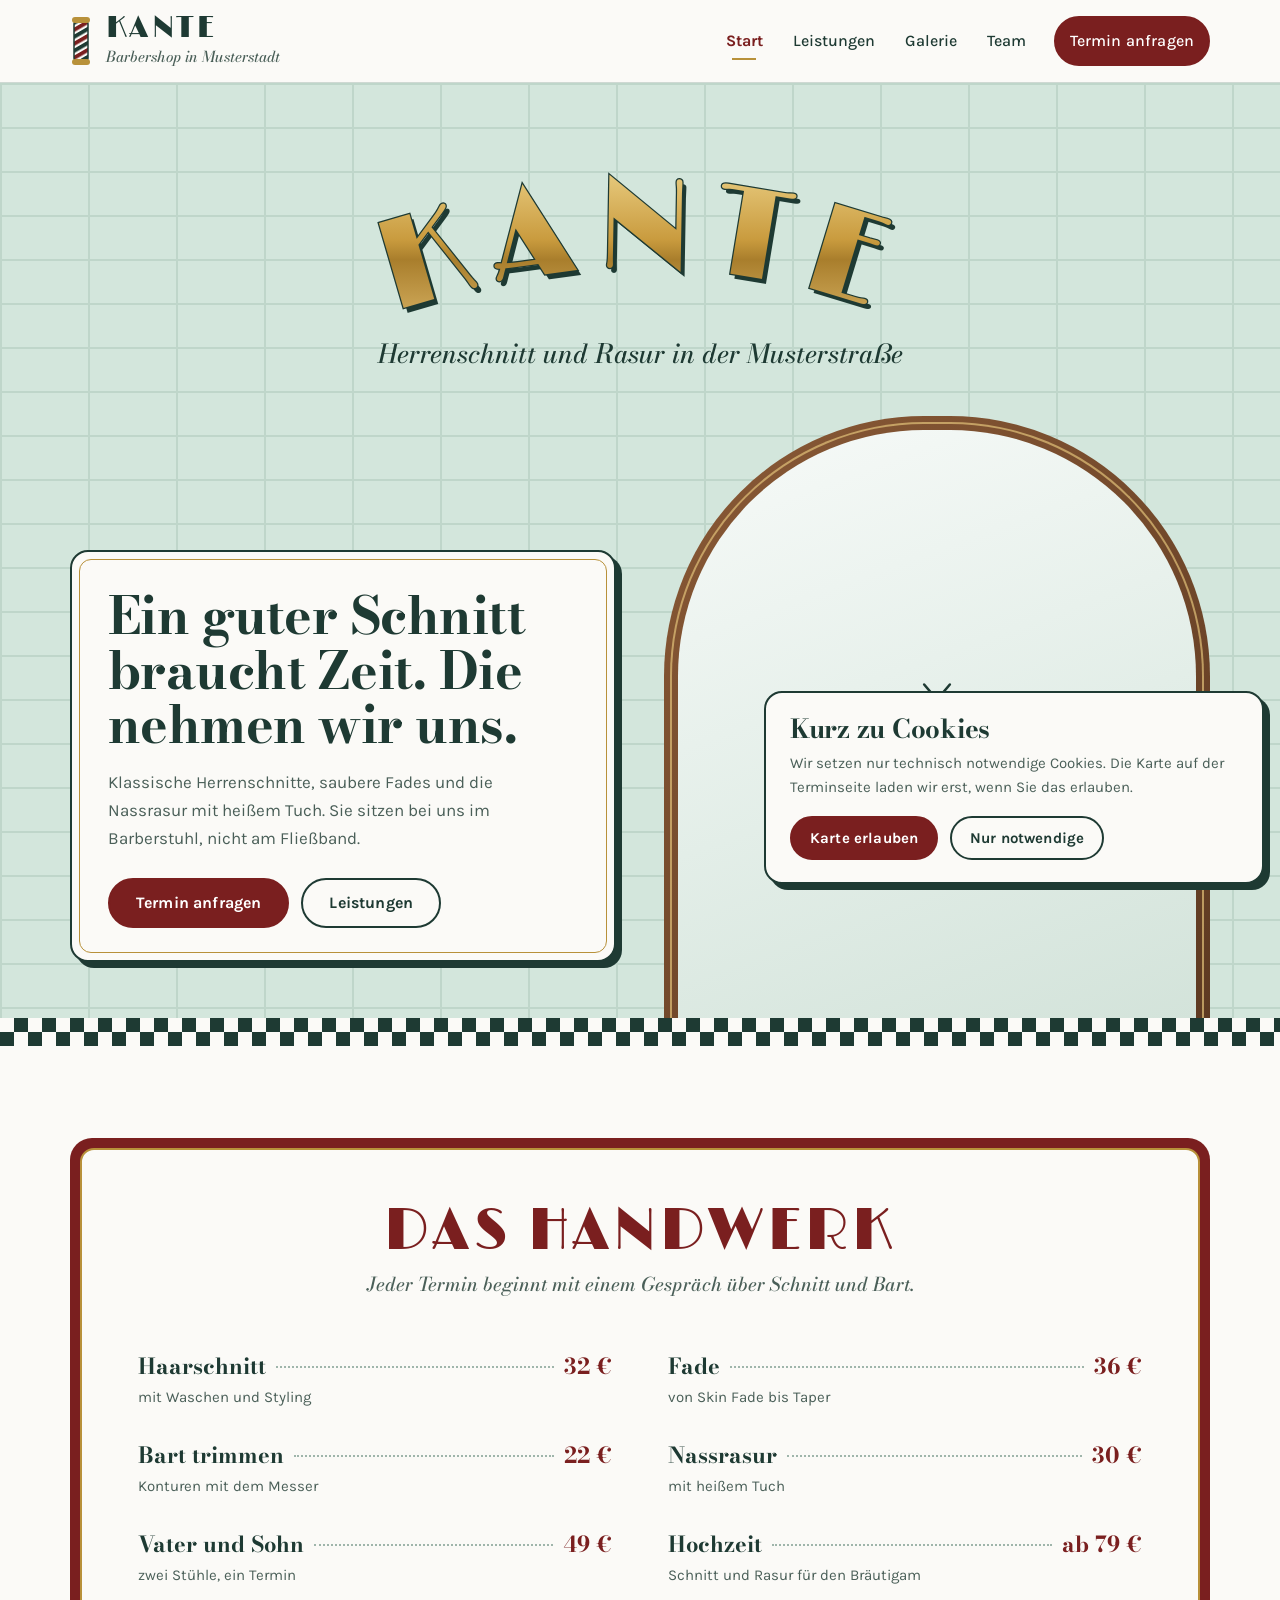
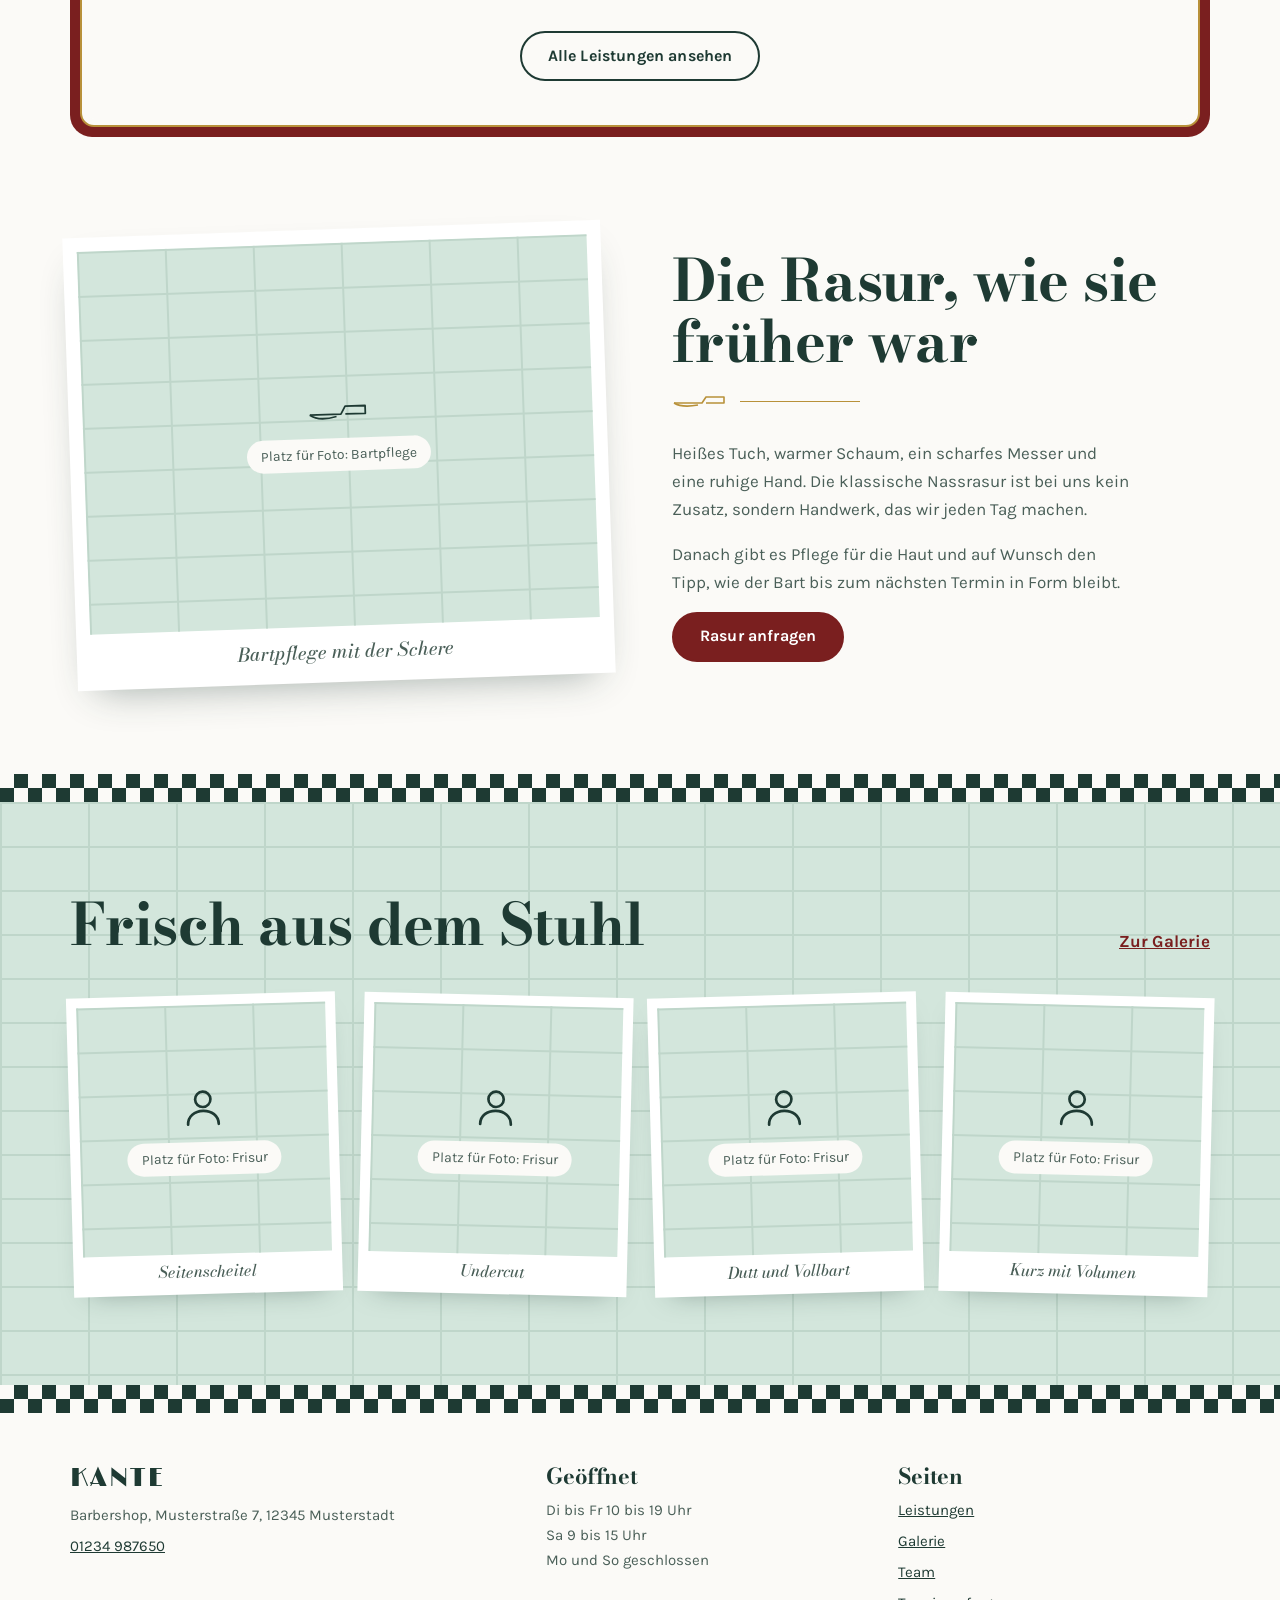
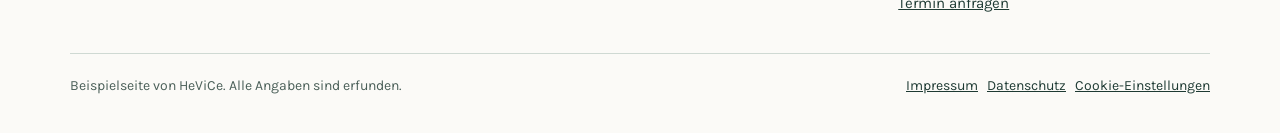
==== beispiele/kante/index.html @ ebc3466f "Beispielseite Kante Barbershop (Standard-Paket) hinzugefügt Co-Authored-By: Claude Sonnet 5.5 <norep" ====
<!DOCTYPE html>
<html lang="de" class="no-js">
<head>
<meta charset="utf-8">
<meta name="viewport" content="width=device-width, initial-scale=1, viewport-fit=cover">
<title>Kante Barbershop in Musterstadt (Beispielseite)</title>
<meta name="description" content="Kante Barbershop in Musterstadt: klassische Herrenschnitte, Fades, Bartpflege und Nassrasur mit heißem Tuch. Fiktive Beispielseite.">
<meta name="robots" content="noindex, nofollow">
<meta name="theme-color" content="#1E3A33">
<link rel="icon" href="img/favicon.svg" type="image/svg+xml">
<link rel="preload" href="fonts/limelight-latin-400-normal.woff2" as="font" type="font/woff2" crossorigin>
<script>document.documentElement.className='js';</script>
<meta property="og:type" content="website">
<meta property="og:locale" content="de_DE">
<meta property="og:site_name" content="Kante Barbershop">
<meta property="og:title" content="Kante Barbershop in Musterstadt (Beispielseite)">
<meta property="og:description" content="Kante Barbershop in Musterstadt: klassische Herrenschnitte, Fades, Bartpflege und Nassrasur mit heißem Tuch. Fiktive Beispielseite.">
<meta property="og:url" content="https://hevice.de/beispiele/kante/">
<meta property="og:image" content="https://hevice.de/beispiele/kante/desktop.webp">
<meta name="twitter:card" content="summary_large_image">
<script type="application/ld+json">{
  "@context": "https://schema.org",
  "@type": "HairSalon",
  "name": "Kante Barbershop",
  "description": "Fiktiver Barbershop in Musterstadt: Herrenschnitte, Fades, Bartpflege und Nassrasur. Beispielseite von HeViCe.",
  "url": "https://hevice.de/beispiele/kante/",
  "telephone": "+49 1234 987650",
  "email": "hallo@kante-beispiel.de",
  "address": {
    "@type": "PostalAddress",
    "streetAddress": "Musterstraße 7",
    "postalCode": "12345",
    "addressLocality": "Musterstadt",
    "addressCountry": "DE"
  },
  "openingHoursSpecification": [
    {"@type": "OpeningHoursSpecification", "dayOfWeek": ["Tuesday", "Wednesday", "Thursday", "Friday"], "opens": "10:00", "closes": "19:00"},
    {"@type": "OpeningHoursSpecification", "dayOfWeek": "Saturday", "opens": "09:00", "closes": "15:00"}
  ]
}</script>
<link rel="stylesheet" href="style.css">
</head>
<body><a class="skip" href="#inhalt">Zum Inhalt springen</a>

<header class="kopf">
  <div class="wrap">
    <a class="logo" href="./" aria-label="Kante Barbershop – Startseite">
      <svg width="22" height="50" viewBox="0 0 22 50" aria-hidden="true"><defs><pattern id="saeule" width="22" height="14" patternUnits="userSpaceOnUse" patternTransform="skewY(-30)"><rect width="22" height="14" fill="#FBFAF7"/><rect width="22" height="4.5" fill="#7A1F1F"/><rect y="7" width="22" height="4.5" fill="#1E3A33"/></pattern></defs><rect x="4" y="6" width="14" height="38" rx="2" fill="url(#saeule)" stroke="#1E3A33" stroke-width="1.5"/><rect x="2" y="1" width="18" height="6" rx="3" fill="#B8913A"/><rect x="2" y="43" width="18" height="6" rx="3" fill="#B8913A"/></svg>
      <span><b>KANTE</b><small>Barbershop in Musterstadt</small></span>
    </a>
    <button class="menue-knopf" type="button" aria-label="Menü öffnen" aria-expanded="false" aria-controls="hauptnav">
      <svg width="20" height="20" viewBox="0 0 24 24" fill="none" stroke="currentColor" stroke-width="2" stroke-linecap="round" aria-hidden="true"><path d="M4 8h16M4 16h16"/></svg>
    </button>
    <nav class="nav" id="hauptnav" aria-label="Hauptnavigation">
      <a href="./" aria-current="page">Start</a>
      <a href="./leistungen/">Leistungen</a>
      <a href="./galerie/">Galerie</a>
      <a href="./team/">Team</a>
      <a class="btn" href="./termin/">Termin anfragen</a>
    </nav>
  </div>
</header>

<main id="inhalt">
<section class="hero">
  <div class="wrap">
    <svg class="bogen" viewBox="0 0 820 250" role="img" aria-label="Kante">
      <defs>
        <path id="bogenpfad" d="M 40 235 A 700 700 0 0 1 780 235"/>
        <linearGradient id="blattgold" x1="0" y1="0" x2="0" y2="1">
          <stop offset="0" stop-color="#F1D992"/><stop offset=".45" stop-color="#C99B3E"/><stop offset=".55" stop-color="#A97E2C"/><stop offset="1" stop-color="#E6C375"/>
        </linearGradient>
      </defs>
      <text font-family="Limelight, 'Bodoni Moda', Georgia, serif" font-size="128" letter-spacing="16" text-anchor="middle" fill="#1E3A33" transform="translate(4 5)"><textPath href="#bogenpfad" startOffset="50%">KANTE</textPath></text>
      <text font-family="Limelight, 'Bodoni Moda', Georgia, serif" font-size="128" letter-spacing="16" text-anchor="middle" fill="url(#blattgold)" stroke="#1E3A33" stroke-width="2.5" paint-order="stroke"><textPath href="#bogenpfad" startOffset="50%">KANTE</textPath></text>
    </svg>
    <p class="bogen-unter">Herrenschnitt und Rasur in der Musterstraße</p>
    <div class="hero-raster">
      <div class="plakette">
        <h1>Ein guter Schnitt braucht Zeit. Die nehmen wir uns.</h1>
        <p>Klassische Herrenschnitte, saubere Fades und die Nassrasur mit heißem Tuch. Sie sitzen bei uns im Barberstuhl, nicht am Fließband.</p>
        <div class="aktionen">
          <a class="btn" href="termin/">Termin anfragen</a>
          <a class="btn linie" href="leistungen/">Leistungen</a>
        </div>
      </div>
      <div class="spiegel"><div class="platz" role="img" aria-label="Platz für Foto: Barbier bei der Arbeit"><svg width="44" height="44" viewBox="0 0 24 24" fill="none" stroke="currentColor" stroke-width="1.4" stroke-linecap="round" aria-hidden="true"><circle cx="6" cy="18" r="3"/><circle cx="18" cy="18" r="3"/><path d="M8 16 L19 3"/><path d="M16 16 L5 3"/></svg><span>Platz für Foto: Barbier bei der Arbeit</span></div></div>
    </div>
  </div>
</section>
<div class="schachband" role="presentation"></div>

<section class="abschnitt">
  <div class="wrap">
    <div class="schild"><div class="schild-innen">
      <div class="kopf-schild">
        <h2>DAS HANDWERK</h2>
        <p>Jeder Termin beginnt mit einem Gespräch über Schnitt und Bart.</p>
      </div>
      <div class="posten-liste">
        <div class="posten"><div class="zeile"><strong>Haarschnitt</strong><i></i><b class="preis">32 €</b></div><span>mit Waschen und Styling</span></div>
        <div class="posten"><div class="zeile"><strong>Fade</strong><i></i><b class="preis">36 €</b></div><span>von Skin Fade bis Taper</span></div>
        <div class="posten"><div class="zeile"><strong>Bart trimmen</strong><i></i><b class="preis">22 €</b></div><span>Konturen mit dem Messer</span></div>
        <div class="posten"><div class="zeile"><strong>Nassrasur</strong><i></i><b class="preis">30 €</b></div><span>mit heißem Tuch</span></div>
        <div class="posten"><div class="zeile"><strong>Vater und Sohn</strong><i></i><b class="preis">49 €</b></div><span>zwei Stühle, ein Termin</span></div>
        <div class="posten"><div class="zeile"><strong>Hochzeit</strong><i></i><b class="preis">ab 79 €</b></div><span>Schnitt und Rasur für den Bräutigam</span></div>
      </div>
      <div class="unten"><a class="btn linie" href="leistungen/">Alle Leistungen ansehen</a></div>
    </div></div>
  </div>
</section>

<section class="abschnitt" style="padding-top:0">
  <div class="wrap duo">
    <figure class="polaroid"><div class="platz" role="img" aria-label="Platz für Foto: Bartpflege"><svg width="60" height="28" viewBox="0 0 54 24" fill="none" stroke="currentColor" stroke-width="1.6" stroke-linejoin="round" aria-hidden="true"><path d="M2 14 L30 14 L34 7 L52 7 L52 14 L34 14"/><path d="M2 14 Q 10 20 26 16"/></svg><span>Platz für Foto: Bartpflege</span></div><figcaption>Bartpflege mit der Schere</figcaption></figure>
    <div>
      <h2>Die Rasur, wie sie früher war</h2>
      <div class="messer" aria-hidden="true"><svg width="54" height="20" viewBox="0 0 54 20" fill="none" stroke="currentColor" stroke-width="1.6" stroke-linejoin="round"><path d="M2 12 L30 12 L34 6 L52 6 L52 12 L34 12"/><path d="M2 12 Q 10 17 26 14"/></svg><span></span></div>
      <p>Heißes Tuch, warmer Schaum, ein scharfes Messer und eine ruhige Hand. Die klassische Nassrasur ist bei uns kein Zusatz, sondern Handwerk, das wir jeden Tag machen.</p>
      <p>Danach gibt es Pflege für die Haut und auf Wunsch den Tipp, wie der Bart bis zum nächsten Termin in Form bleibt.</p>
      <a class="btn" href="termin/">Rasur anfragen</a>
    </div>
  </div>
</section>

<div class="schachband" role="presentation"></div>
<section class="abschnitt fotowand">
  <div class="wrap">
    <div class="kopfzeile">
      <h2>Frisch aus dem Stuhl</h2>
      <a href="galerie/">Zur Galerie</a>
    </div>
    <div class="fotos">
      <figure><div class="platz" role="img" aria-label="Platz für Foto: Frisur"><svg width="46" height="46" viewBox="0 0 24 24" fill="none" stroke="currentColor" stroke-width="1.4" stroke-linecap="round" aria-hidden="true"><circle cx="12" cy="8" r="4"/><path d="M4 21c0-4.4 3.6-7 8-7s8 2.6 8 7"/></svg><span>Platz für Foto: Frisur</span></div><figcaption>Seitenscheitel</figcaption></figure>
      <figure><div class="platz" role="img" aria-label="Platz für Foto: Frisur"><svg width="46" height="46" viewBox="0 0 24 24" fill="none" stroke="currentColor" stroke-width="1.4" stroke-linecap="round" aria-hidden="true"><circle cx="12" cy="8" r="4"/><path d="M4 21c0-4.4 3.6-7 8-7s8 2.6 8 7"/></svg><span>Platz für Foto: Frisur</span></div><figcaption>Undercut</figcaption></figure>
      <figure><div class="platz" role="img" aria-label="Platz für Foto: Frisur"><svg width="46" height="46" viewBox="0 0 24 24" fill="none" stroke="currentColor" stroke-width="1.4" stroke-linecap="round" aria-hidden="true"><circle cx="12" cy="8" r="4"/><path d="M4 21c0-4.4 3.6-7 8-7s8 2.6 8 7"/></svg><span>Platz für Foto: Frisur</span></div><figcaption>Dutt und Vollbart</figcaption></figure>
      <figure><div class="platz" role="img" aria-label="Platz für Foto: Frisur"><svg width="46" height="46" viewBox="0 0 24 24" fill="none" stroke="currentColor" stroke-width="1.4" stroke-linecap="round" aria-hidden="true"><circle cx="12" cy="8" r="4"/><path d="M4 21c0-4.4 3.6-7 8-7s8 2.6 8 7"/></svg><span>Platz für Foto: Frisur</span></div><figcaption>Kurz mit Volumen</figcaption></figure>
    </div>
  </div>
</section>
</main>

<div class="schachband" role="presentation"></div>
<footer>
  <div class="wrap innen">
    <div class="raster">
      <div><a class="logo" href="./" aria-label="Kante Barbershop – Startseite"><span><b>KANTE</b></span></a><p style="margin-top:12px">Barbershop, Musterstraße 7, 12345 Musterstadt</p><p><a href="tel:+491234987650">01234 987650</a></p></div>
      <div><h2>Geöffnet</h2><p>Di bis Fr 10 bis 19 Uhr<br>Sa 9 bis 15 Uhr<br>Mo und So geschlossen</p></div>
      <div><h2>Seiten</h2><ul><li><a href="./leistungen/">Leistungen</a></li><li><a href="./galerie/">Galerie</a></li><li><a href="./team/">Team</a></li><li><a href="./termin/">Termin anfragen</a></li></ul></div>
    </div>
    <div class="fussnote">
      <span>Beispielseite von HeViCe. Alle Angaben sind erfunden.</span>
      <span><a href="./impressum/">Impressum</a> &nbsp; <a href="./datenschutz/">Datenschutz</a> &nbsp; <button type="button" id="cookie-oeffnen">Cookie-Einstellungen</button></span>
    </div>
  </div>
</footer>

<div class="cookie" id="cookie" role="region" aria-labelledby="cookie-titel" hidden>
  <h2 id="cookie-titel">Kurz zu Cookies</h2>
  <p>Wir setzen nur technisch notwendige Cookies. Die Karte auf der Terminseite laden wir erst, wenn Sie das erlauben.</p>
  <div class="aktionen">
    <button class="btn" type="button" data-cookie="alle">Karte erlauben</button>
    <button class="btn linie" type="button" data-cookie="notwendig">Nur notwendige</button>
  </div>
</div>

<script src="script.js" defer></script>
</body>
</html>
---- beispiele/kante/style.css ----
/* Kante Barbershop · Standard-Beispiel · keine Animationen, nur Hover-Zustände */
@font-face { font-family: "Limelight"; src: url("fonts/limelight-latin-400-normal.woff2") format("woff2"); font-weight: 400; font-display: swap; }
@font-face { font-family: "Bodoni Moda"; src: url("fonts/bodoni-moda-latin-700-normal.woff2") format("woff2"); font-weight: 700; font-style: normal; font-display: swap; }
@font-face { font-family: "Bodoni Moda"; src: url("fonts/bodoni-moda-latin-500-italic.woff2") format("woff2"); font-weight: 500; font-style: italic; font-display: swap; }
@font-face { font-family: "Karla"; src: url("fonts/karla-latin-400-normal.woff2") format("woff2"); font-weight: 400; font-display: swap; }
@font-face { font-family: "Karla"; src: url("fonts/karla-latin-500-normal.woff2") format("woff2"); font-weight: 500; font-display: swap; }
@font-face { font-family: "Karla"; src: url("fonts/karla-latin-700-normal.woff2") format("woff2"); font-weight: 700; font-display: swap; }

:root{
  --fliese:#D3E6DC; --fuge:#BFD6CA; --porzellan:#FBFAF7;
  --flasche:#1E3A33; --flasche-leise:#4A5F58;
  --ochsenblut:#7A1F1F; --ochsenblut-dunkel:#5C1616;
  --gold:#B8913A; --gold-hell:#E2C27A; --linie:#CFD9D3;
  --schild:'Limelight','Bodoni Moda',Georgia,serif;
  --titel:'Bodoni Moda',Didot,Georgia,serif;
  --text:'Karla','Segoe UI',system-ui,sans-serif;
  --schach:conic-gradient(var(--flasche) 25%, var(--porzellan) 0 50%, var(--flasche) 0 75%, var(--porzellan) 0) 0 0 / 28px 28px;
  --kacheln:linear-gradient(var(--fuge) 2px, transparent 2px) 0 0 / 100% 44px, linear-gradient(90deg, var(--fuge) 2px, transparent 2px) 0 0 / 88px 100%, var(--fliese);
  color-scheme:light;
}
*,*::before,*::after{box-sizing:border-box}
html{-webkit-text-size-adjust:100%;scroll-padding-top:100px}
body{margin:0;background:var(--porzellan);color:var(--flasche);font-family:var(--text);font-size:17px;line-height:1.65;-webkit-font-smoothing:antialiased}
img,svg{max-width:100%}
a{color:var(--ochsenblut)}
a:hover{color:var(--ochsenblut-dunkel)}
:focus-visible{outline:3px solid var(--ochsenblut);outline-offset:3px;border-radius:4px}
.wrap{width:min(1140px, 100% - 40px);margin-inline:auto}
h1,h2,h3{font-family:var(--titel);font-weight:700;line-height:1.05;margin:0;letter-spacing:-0.01em}
p{margin:0 0 16px}
.leise{color:var(--flasche-leise)}
.skip{position:absolute;left:-9999px;top:8px;background:var(--ochsenblut);color:#fff;padding:8px 14px;font-weight:700;z-index:100}
.skip:focus{left:8px}

/* Kopf */
.kopf{position:sticky;top:0;z-index:30;background:var(--porzellan);border-bottom:1px solid var(--linie)}
.kopf .wrap{display:flex;align-items:center;justify-content:space-between;min-height:82px;gap:24px;flex-wrap:wrap}
.logo{text-decoration:none;color:var(--flasche);display:flex;align-items:center;gap:14px}
.logo:hover{color:var(--flasche)}
.logo svg{flex-shrink:0}
.logo b{font-family:var(--schild);font-weight:400;font-size:30px;letter-spacing:0.08em;line-height:1;display:block}
.logo small{display:block;font-family:var(--titel);font-style:italic;font-weight:500;font-size:15px;color:var(--flasche-leise);margin-top:2px}
.nav{display:flex;align-items:center;gap:2px}
.nav a{color:var(--flasche);text-decoration:none;font-weight:500;font-size:16px;padding:10px 14px}
.nav a:hover{color:var(--ochsenblut)}
.nav a[aria-current="page"]{color:var(--ochsenblut);font-weight:700;background:linear-gradient(var(--gold),var(--gold)) center bottom 4px / 24px 2px no-repeat}
.btn{display:inline-flex;align-items:center;justify-content:center;min-height:50px;padding:0 26px;border-radius:999px;font-weight:700;font-size:16px;text-decoration:none;border:2px solid var(--ochsenblut);background:var(--ochsenblut);color:#fff;cursor:pointer;font-family:var(--text);letter-spacing:0.01em}
.btn:hover{background:var(--ochsenblut-dunkel);border-color:var(--ochsenblut-dunkel);color:#fff}
.btn.linie{background:transparent;color:var(--flasche);border-color:var(--flasche)}
.btn.linie:hover{background:var(--flasche);color:#fff}
.nav .btn{margin-left:12px;color:#fff;background-image:none}
.nav .btn:hover{color:#fff}
.nav .btn[aria-current="page"]{background:var(--ochsenblut-dunkel);border-color:var(--ochsenblut-dunkel);font-weight:700}
.menue-knopf{display:none;width:48px;height:48px;border-radius:50%;border:2px solid var(--flasche);background:transparent;color:var(--flasche);cursor:pointer;align-items:center;justify-content:center}
@media (max-width: 900px){
  .logo small{display:none}
  .js .menue-knopf{display:inline-flex}
  .nav{flex-direction:column;align-items:stretch;width:100%;padding:0 0 16px}
  .js .nav{display:none;position:absolute;left:0;right:0;top:100%;background:var(--porzellan);border-bottom:1px solid var(--linie);padding:10px 20px 20px}
  .js .nav.offen{display:flex}
  .nav a{padding:14px 6px;border-bottom:1px solid var(--linie)}
  .nav a[aria-current="page"]{background:none}
  .nav .btn{margin:14px 0 0;border-bottom:2px solid var(--ochsenblut)}
}

.schachband{height:28px;background:var(--schach)}
.abschnitt{padding:92px 0}
@media (max-width: 900px){.abschnitt{padding:60px 0}}

/* Hero: Fliesenwand mit Schaufensterschrift */
.hero{background:var(--kacheln);padding:56px 0 0;overflow:hidden}
.bogen{display:block;width:min(820px, 100%);height:auto;margin:0 auto -6%}
@media (min-width: 900px){.bogen{margin-bottom:-56px}}
.bogen-unter{text-align:center;font-family:var(--titel);font-style:italic;font-weight:500;font-size:clamp(19px, 2.2vw, 26px);color:var(--flasche);margin:0 0 40px}
.hero-raster{display:grid;grid-template-columns:minmax(0,1fr) minmax(0,1fr);gap:48px;align-items:end}
.plakette{background:var(--porzellan);border:2px solid var(--flasche);border-radius:18px;padding:36px 36px 32px;margin-bottom:56px;position:relative;box-shadow:6px 6px 0 var(--flasche)}
.plakette::before{content:"";position:absolute;inset:7px;border:1px solid var(--gold);border-radius:12px;pointer-events:none}
.plakette h1{font-size:clamp(34px, 4.2vw, 52px);margin-bottom:16px}
.plakette p{color:var(--flasche-leise);margin-bottom:26px;max-width:44ch}
.aktionen{display:flex;flex-wrap:wrap;gap:12px;position:relative}
.spiegel{position:relative;padding:14px 14px 0;background:linear-gradient(135deg,#8A5A36,#5E3A22);border-radius:260px 260px 0 0}
.spiegel::before{content:"";position:absolute;inset:6px 6px 0;border:2px solid var(--gold-hell);border-bottom:0;border-radius:254px 254px 0 0;pointer-events:none;opacity:.7}
@media (max-width: 900px){
  .hero{padding-top:36px}
  .bogen-unter{margin-bottom:28px}
  .hero-raster{grid-template-columns:1fr;gap:28px}
  .plakette{margin-bottom:0;padding:28px 24px 26px}
  .spiegel{width:min(420px, 100%);margin:0 auto}
}

/* Leistungs-Emailleschild */
.schild{border-radius:22px;padding:10px;background:var(--ochsenblut);position:relative}
.schild-innen{background:var(--porzellan);border-radius:14px;padding:52px 56px 44px;border:2px solid var(--gold);outline:2px solid var(--porzellan);outline-offset:-8px}
.schild .kopf-schild{text-align:center;margin-bottom:34px}
.schild h2{font-family:var(--schild);font-weight:400;font-size:clamp(34px, 5vw, 58px);letter-spacing:0.06em;color:var(--ochsenblut)}
.schild .kopf-schild p{font-family:var(--titel);font-style:italic;font-weight:500;font-size:19px;color:var(--flasche-leise);margin:6px 0 0}
.posten-liste{display:grid;grid-template-columns:1fr 1fr;gap:0 56px}
.posten{padding:14px 0}
.posten .zeile{display:flex;align-items:baseline;gap:10px}
.posten b.preis{font-family:var(--titel);font-weight:700;font-size:22px;color:var(--ochsenblut);white-space:nowrap}
.posten>span{display:block;font-size:15px;color:var(--flasche-leise)}
.posten strong{font-family:var(--titel);font-weight:700;font-size:22px;white-space:nowrap}
.posten i{flex:1;border-bottom:2px dotted #9FB5AB;transform:translateY(-6px);min-width:24px}
.schild .unten{text-align:center;margin-top:30px}
@media (max-width: 900px){.schild-innen{padding:36px 20px 30px}.posten-liste{grid-template-columns:1fr}}

/* Rasur-Abschnitt und Polaroids */
.duo{display:grid;grid-template-columns:minmax(0,1fr) minmax(0,1fr);gap:64px;align-items:center}
.polaroid{background:#fff;padding:14px 14px 56px;box-shadow:0 18px 40px -20px rgba(30,58,51,.45);transform:rotate(-2deg);position:relative;margin:0}
.polaroid figcaption{position:absolute;left:0;right:0;bottom:14px;text-align:center;font-family:var(--titel);font-style:italic;font-weight:500;font-size:19px;color:var(--flasche-leise)}
.duo h2{font-size:clamp(38px, 4.6vw, 58px);margin-bottom:20px}
.duo p{color:var(--flasche-leise);max-width:46ch}
.messer{display:flex;align-items:center;gap:14px;margin:6px 0 28px;color:var(--gold)}
.messer span{height:1px;flex:1;max-width:120px;background:var(--gold)}
@media (max-width: 900px){.duo{grid-template-columns:1fr;gap:40px}.polaroid{transform:rotate(-1.5deg)}}

.fotowand{background:var(--kacheln)}
.kopfzeile{display:flex;justify-content:space-between;align-items:end;gap:24px;margin-bottom:40px;flex-wrap:wrap}
.kopfzeile h2{font-size:clamp(38px, 4.6vw, 58px)}
.kopfzeile a{font-weight:700}
.fotos{display:grid;grid-template-columns:repeat(4, minmax(0,1fr));gap:22px}
.fotos figure{margin:0;background:#fff;padding:10px 10px 40px;box-shadow:0 12px 28px -18px rgba(30,58,51,.5);position:relative}
.fotos figure:nth-child(odd){transform:rotate(-1.6deg)}
.fotos figure:nth-child(even){transform:rotate(1.4deg)}
.fotos figcaption{position:absolute;left:0;right:0;bottom:9px;text-align:center;font-family:var(--titel);font-style:italic;font-weight:500;font-size:16px;color:var(--flasche-leise)}
@media (max-width: 900px){.fotos{grid-template-columns:repeat(2, minmax(0,1fr));gap:16px}}

/* Unterseiten-Kopf */
.seitenkopf{background:var(--kacheln);padding:64px 0 60px;text-align:center}
.seitenkopf h1{font-family:var(--schild);font-weight:400;font-size:clamp(46px, 7vw, 88px);letter-spacing:0.06em;color:var(--flasche);text-shadow:3px 3px 0 var(--gold-hell)}
.seitenkopf p{font-family:var(--titel);font-style:italic;font-weight:500;font-size:clamp(18px, 2vw, 22px);color:var(--flasche);max-width:48ch;margin:12px auto 0}

/* Leistungen */
.tafeln{display:grid;grid-template-columns:repeat(3, minmax(0,1fr));gap:28px;align-items:start}
.tafel{border-radius:18px;padding:8px;background:var(--ochsenblut)}
.tafel-innen{background:var(--porzellan);border-radius:12px;border:1.5px solid var(--gold);padding:30px 26px 22px}
.tafel-kopf{display:flex;align-items:center;gap:12px;margin-bottom:10px}
.tafel-kopf svg{color:var(--ochsenblut);flex-shrink:0}
.tafel h2{font-family:var(--schild);font-weight:400;font-size:32px;letter-spacing:0.05em;color:var(--ochsenblut)}
.eintrag{padding:14px 0;border-top:1px dotted #9FB5AB}
.eintrag:first-of-type{border-top:0}
.eintrag strong{display:flex;justify-content:space-between;align-items:baseline;gap:12px;font-family:var(--titel);font-weight:700;font-size:20px}
.eintrag .preis{color:var(--ochsenblut);white-space:nowrap}
.eintrag span{font-size:15px;color:var(--flasche-leise)}
.bilderpaar{display:grid;grid-template-columns:1fr 1fr;gap:28px;margin-bottom:64px}
.bilderpaar .polaroid:nth-child(2){transform:rotate(2deg)}
.hinweisbox{margin-top:56px;text-align:center;background:var(--fliese);border-radius:18px;padding:32px 24px}
.hinweisbox p{font-family:var(--titel);font-style:italic;font-weight:500;font-size:21px;margin:0 0 18px}
@media (max-width: 900px){.tafeln{grid-template-columns:1fr}.bilderpaar{grid-template-columns:1fr;gap:36px;margin-bottom:48px}}

/* Galerie */
.galerie{display:grid;grid-template-columns:repeat(3, minmax(0,1fr));gap:30px 26px}
.galerie button{appearance:none;border:0;background:#fff;padding:12px 12px 46px;cursor:pointer;font:inherit;color:inherit;position:relative;box-shadow:0 14px 30px -18px rgba(30,58,51,.5);display:block;text-align:left}
.galerie button:nth-child(3n+1){transform:rotate(-1.8deg)}
.galerie button:nth-child(3n+2){transform:rotate(1.2deg)}
.galerie button:nth-child(3n){transform:rotate(-0.8deg)}
.galerie button:hover{box-shadow:0 14px 30px -14px rgba(122,31,31,.55)}
.galerie .unter{position:absolute;left:0;right:0;bottom:12px;text-align:center;font-family:var(--titel);font-style:italic;font-weight:500;font-size:18px;color:var(--flasche-leise)}
@media (max-width: 900px){.galerie{grid-template-columns:repeat(2, minmax(0,1fr));gap:22px 16px}.galerie .unter{font-size:15px}}

/* Team als Meisterbriefe */
.team{display:grid;grid-template-columns:repeat(3, minmax(0,1fr));gap:30px}
.brief{background:var(--porzellan);border:2px solid var(--gold);outline:6px double var(--gold);outline-offset:6px;padding:26px 24px 28px;text-align:center;margin:12px}
.brief h2{font-family:var(--schild);font-weight:400;font-size:28px;letter-spacing:0.04em}
.brief .rolle{font-family:var(--titel);font-style:italic;font-weight:500;font-size:18px;color:var(--ochsenblut);margin:4px 0 12px}
.brief p{font-size:16px;color:var(--flasche-leise);margin:0}
.brief .rolle{margin:4px 0 12px}
@media (max-width: 900px){.team{grid-template-columns:1fr;gap:36px}}

/* Termin */
.kontakt-raster{display:grid;grid-template-columns:minmax(0,1.15fr) minmax(0,0.85fr);gap:48px;align-items:start}
form{background:#fff;border:2px solid var(--flasche);border-radius:18px;box-shadow:6px 6px 0 var(--flasche);padding:34px;display:grid;grid-template-columns:1fr 1fr;gap:18px}
form h2{grid-column:1 / -1;font-size:38px}
.feld{display:flex;flex-direction:column;gap:6px}
.feld.breit{grid-column:1 / -1}
label{font-weight:700;font-size:15px}
input[type=text],select,textarea{font:inherit;font-size:16px;color:var(--flasche);background:var(--porzellan);border:1.5px solid #9FB5AB;border-radius:10px;padding:12px 14px;min-height:50px;width:100%}
input[aria-invalid="true"]{border-color:#A3123A}
.check{grid-column:1 / -1;display:flex;gap:12px;align-items:flex-start;font-size:14px;color:var(--flasche-leise)}
.check input{width:22px;height:22px;margin:1px 0 0;accent-color:var(--ochsenblut);flex-shrink:0}
.check label{font-weight:400;font-size:14px}
form .btn{grid-column:1 / -1;min-height:54px}
.fehler{grid-column:1 / -1;margin:0;color:#A3123A;font-size:14px;font-weight:700}
.fehler[hidden]{display:none}
.bestaetigung{background:#fff;border:2px solid var(--flasche);border-radius:18px;box-shadow:6px 6px 0 var(--flasche);padding:36px}
.bestaetigung h2{font-size:36px;margin-bottom:10px}
.info{display:flex;flex-direction:column;gap:18px}
.infokarte{background:var(--fliese);border-radius:18px;padding:24px 26px}
.infokarte h2{font-size:26px;margin-bottom:10px}
.infokarte p{margin:0 0 8px}
table{width:100%;border-collapse:collapse;font-size:16px}
th{font-weight:400;text-align:left}
td,th{padding:8px 0;border-bottom:1px dotted #8FA89C}
tr:last-child td,tr:last-child th{border-bottom:0}
td:last-child{text-align:right}
.google{display:flex;gap:14px;align-items:center;background:#fff;border:1.5px solid var(--linie);border-radius:18px;padding:18px 22px;text-decoration:none;color:var(--flasche)}
.google:hover{border-color:var(--flasche);color:var(--flasche)}
.google b{display:block}
.google span{font-size:14px;color:var(--flasche-leise)}
.karte{border-radius:18px;background:var(--kacheln);min-height:200px;display:flex;flex-direction:column;align-items:center;justify-content:center;gap:12px;padding:24px;text-align:center;font-size:15px}
.karte span{background:var(--porzellan);padding:6px 12px;border-radius:8px}
.karte .btn{background:var(--porzellan)}
.karte .btn:hover{background:var(--flasche)}
@media (max-width: 900px){.kontakt-raster{grid-template-columns:1fr}form{grid-template-columns:1fr;padding:24px}}

/* Platzhalter für Fotos */
.platz{background:var(--kacheln);color:var(--flasche);display:flex;flex-direction:column;align-items:center;justify-content:center;gap:12px;text-align:center;padding:18px;width:100%}
.platz span{background:var(--porzellan);border-radius:999px;padding:5px 14px;font-size:14px;color:var(--flasche-leise);max-width:100%}
.spiegel .platz{aspect-ratio:458/520;border-radius:246px 246px 0 0;background:linear-gradient(160deg,#F7FAF8 0%,#E3EEE8 55%,#D3E3DA 100%)}
.polaroid .platz{aspect-ratio:4/3}
.fotos .platz,.galerie .platz{aspect-ratio:1/1}
.platz.rund{width:170px;height:170px;border-radius:50%;margin:0 auto 18px;border:4px solid var(--fliese);box-shadow:0 0 0 2px var(--gold);padding:0}
.platz.rund span{display:none}
#grossbild .platz{aspect-ratio:4/3}
#grossbild .platz span{font-size:16px}
@media (max-width: 900px){.fotos .platz span,.galerie .platz span{font-size:12px;padding:4px 10px}.fotos .platz svg,.galerie .platz svg{width:34px;height:34px}}

/* Fuß */
footer{background:var(--porzellan)}
footer .innen{padding:52px 0 36px}
footer .raster{display:grid;grid-template-columns:1.4fr 1fr 1fr;gap:40px}
footer .logo b{font-size:26px}
footer h2{font-size:22px;margin-bottom:10px}
footer p,footer li{font-size:15px;color:var(--flasche-leise);margin:0 0 6px}
footer ul{list-style:none;margin:0;padding:0}
footer a{color:var(--flasche)}
footer a:hover{color:var(--ochsenblut)}
.fussnote{margin-top:32px;padding-top:20px;border-top:1px solid var(--linie);font-size:14px;color:var(--flasche-leise);display:flex;justify-content:space-between;gap:16px;flex-wrap:wrap}
.fussnote button{background:none;border:0;padding:0;font:inherit;color:var(--flasche);text-decoration:underline;cursor:pointer}
.fussnote button:hover{color:var(--ochsenblut)}
@media (max-width: 900px){footer .raster{grid-template-columns:1fr;gap:28px}}

.cookie{position:fixed;left:16px;right:16px;bottom:16px;z-index:50;max-width:500px;margin-left:auto;background:var(--porzellan);border:2px solid var(--flasche);border-radius:18px;box-shadow:6px 6px 0 var(--flasche);padding:22px 24px}
.cookie[hidden]{display:none}
.cookie h2{font-size:26px;margin-bottom:8px}
.cookie p{font-size:15px;color:var(--flasche-leise);margin-bottom:16px}
.cookie .btn{min-height:44px;font-size:15px;padding:0 18px}

dialog{border:2px solid var(--flasche);border-radius:18px;padding:0;max-width:680px;width:calc(100% - 32px);background:var(--porzellan);color:var(--flasche)}
dialog::backdrop{background:rgba(30,58,51,.55)}
.hinweis{background:var(--fliese);border-radius:10px;padding:12px 14px;font-size:14px;margin-bottom:18px}
#grossbild{max-width:760px;background:#fff;border:0;padding:14px 14px 0}
#grossbild .unterzeile{display:flex;justify-content:space-between;align-items:center;gap:16px;padding:14px 4px}
#grossbild .unterzeile span{font-family:var(--titel);font-style:italic;font-weight:500;font-size:20px}

/* Text-Unterseiten: Impressum, Datenschutz */
.textseite{padding:64px 0 92px}
.textseite .wrap{max-width:760px}
.textseite h1{font-size:clamp(38px, 5vw, 56px);margin-bottom:16px}
.textseite h2{font-size:24px;margin:28px 0 6px}
.textseite p{color:var(--flasche-leise)}
@media (max-width: 900px){.textseite{padding:40px 0 60px}}
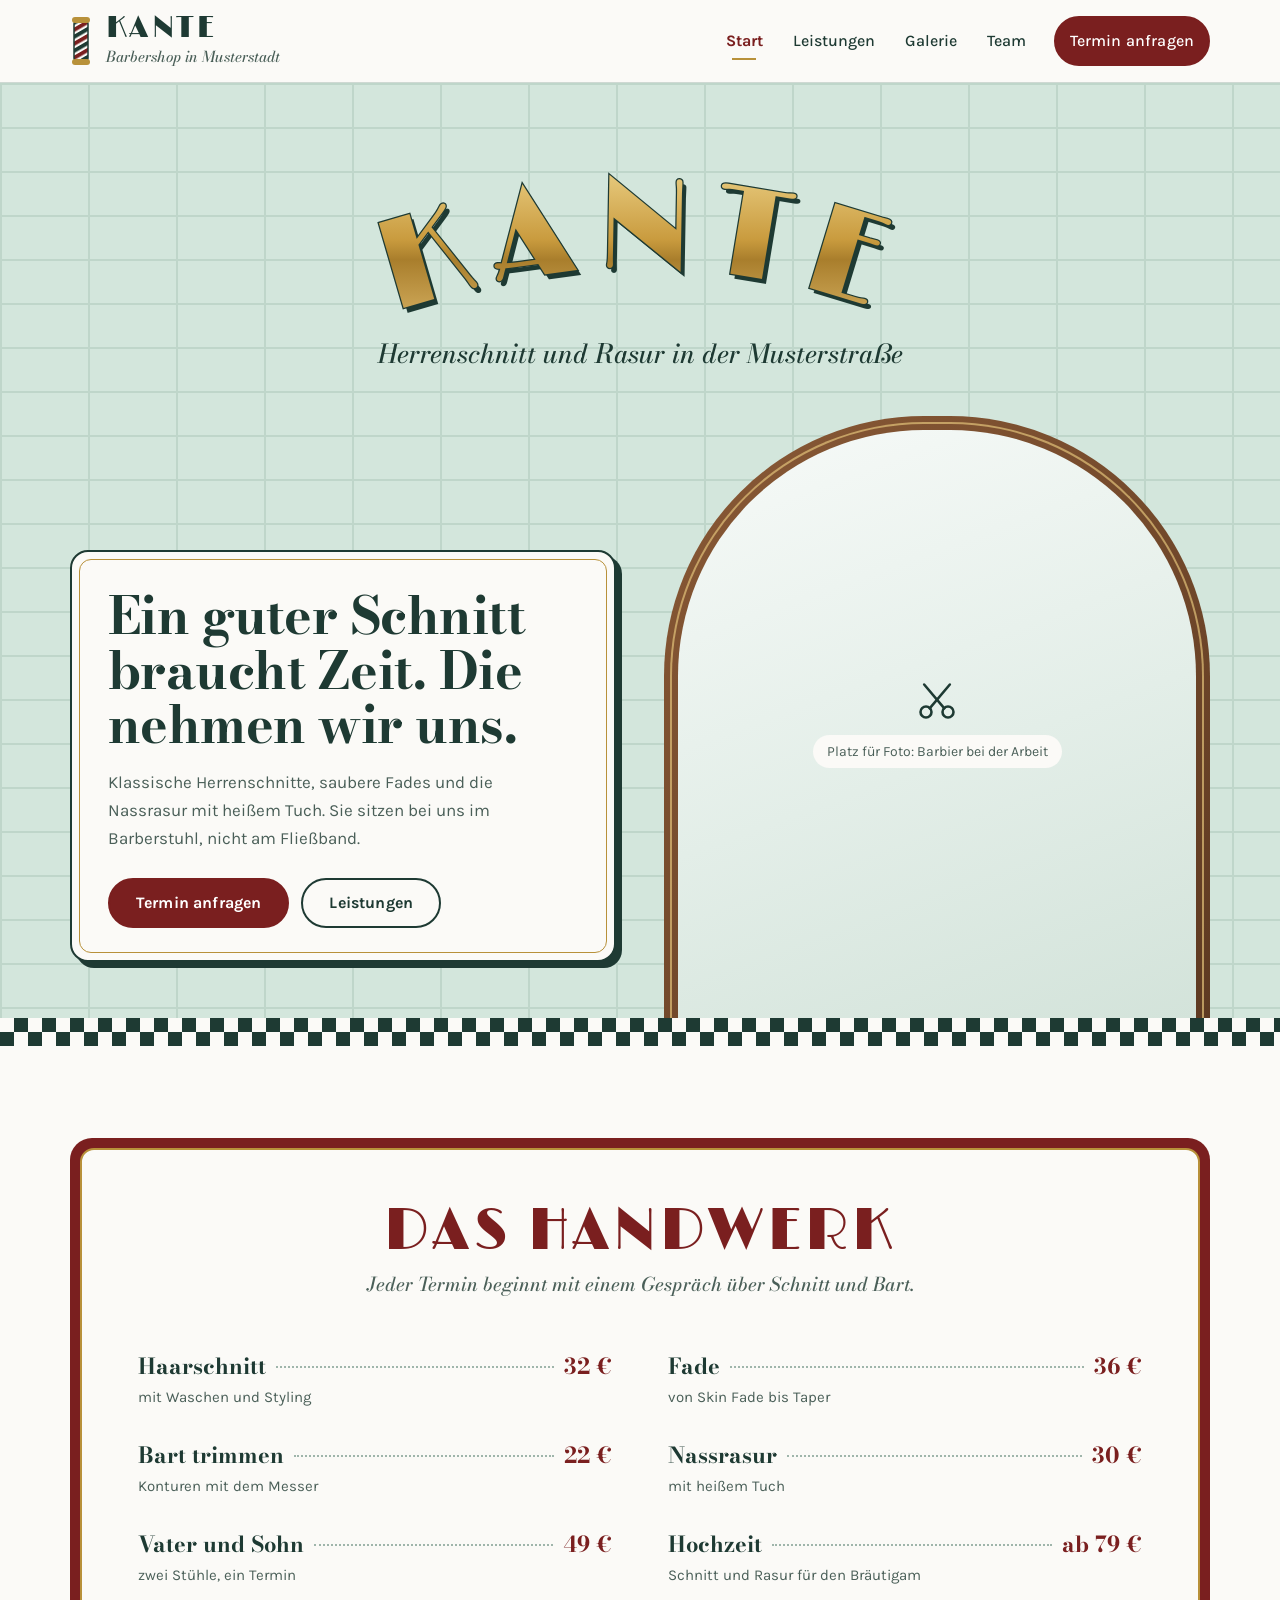
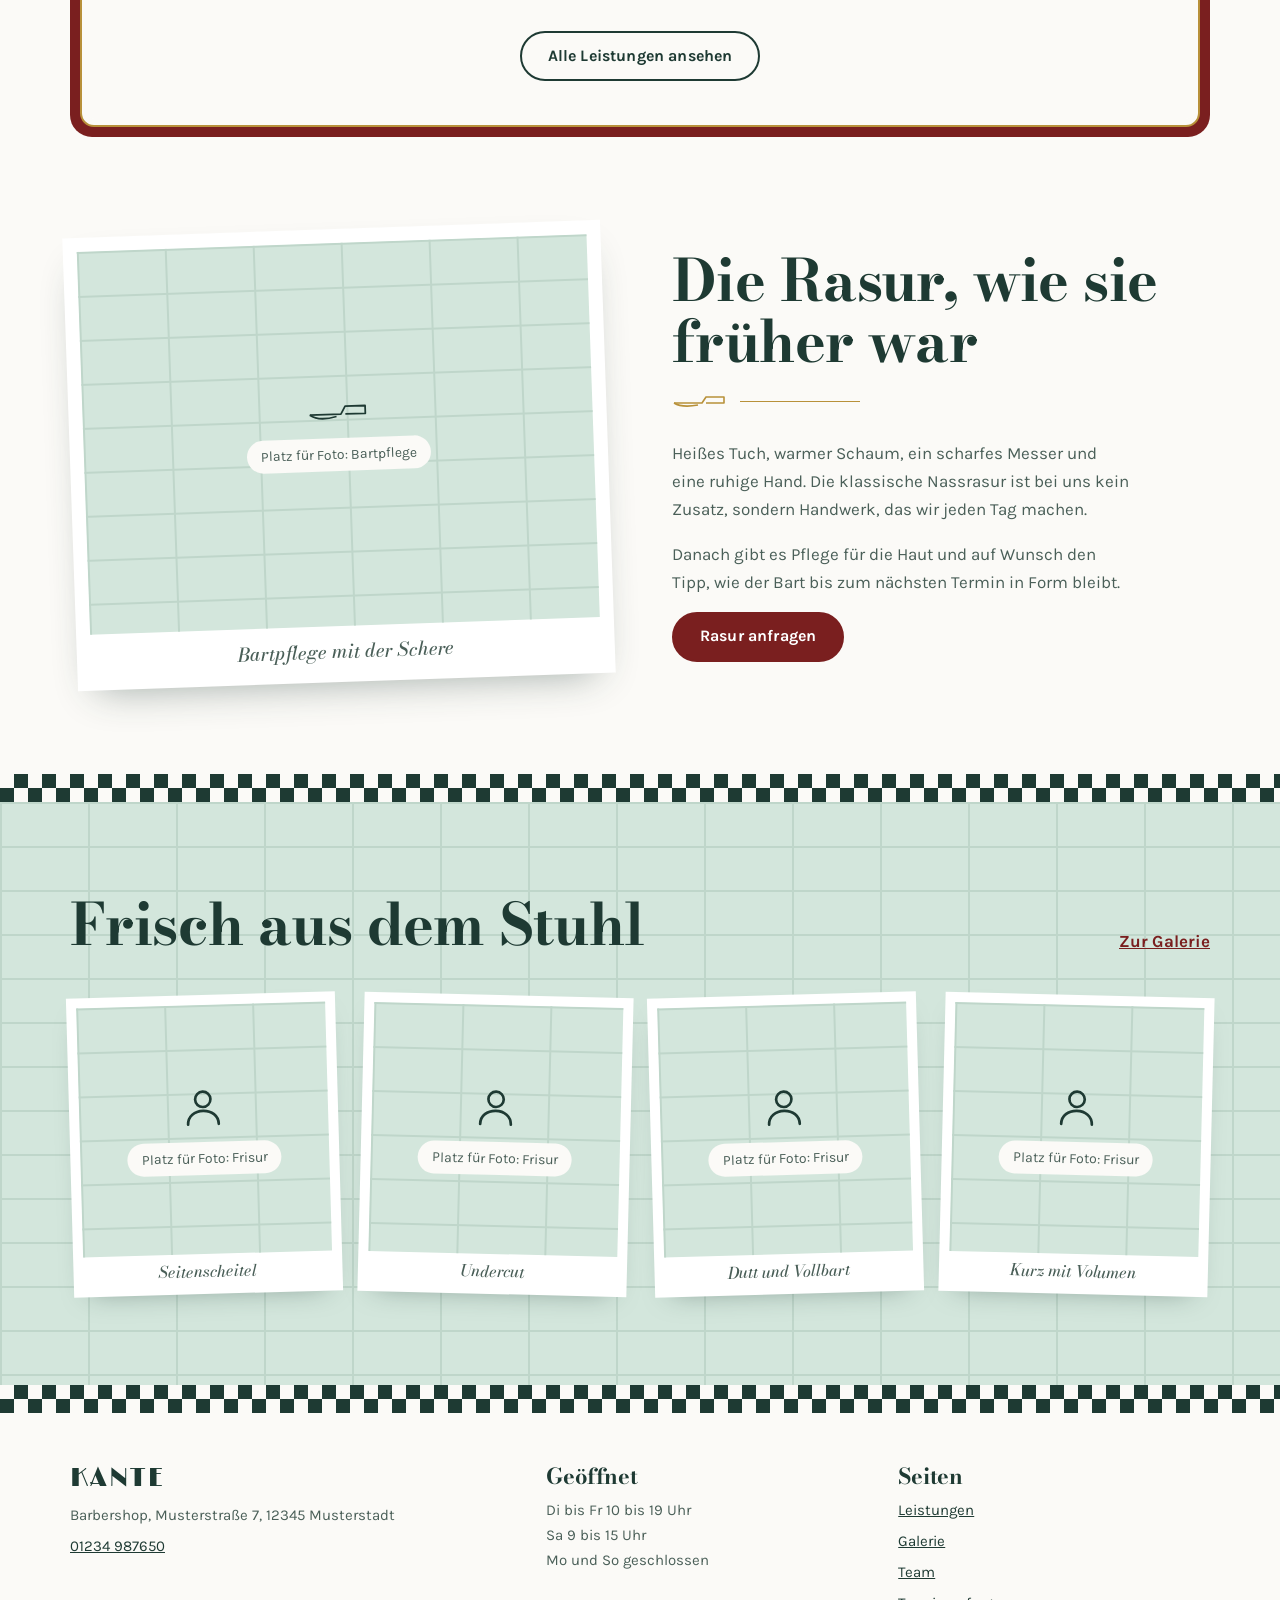
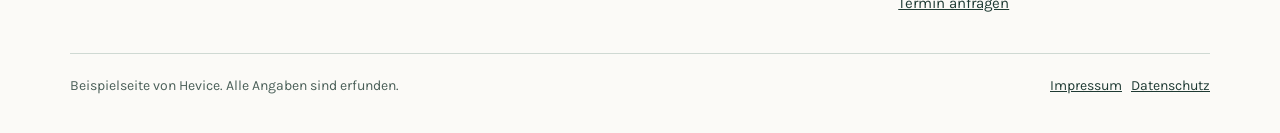
==== commit 8ebaaef1: "Kante: Cookie-Komponente und Kontaktdaten an Hevice-Repo angleichen Co-Authored-By: Claude Sonnet 5." ====
--- a/beispiele/kante/index.html
+++ b/beispiele/kante/index.html
@@ -22,10 +22,10 @@
   "@context": "https://schema.org",
   "@type": "HairSalon",
   "name": "Kante Barbershop",
-  "description": "Fiktiver Barbershop in Musterstadt: Herrenschnitte, Fades, Bartpflege und Nassrasur. Beispielseite von HeViCe.",
+  "description": "Fiktiver Barbershop in Musterstadt: Herrenschnitte, Fades, Bartpflege und Nassrasur. Beispielseite von Hevice.",
   "url": "https://hevice.de/beispiele/kante/",
   "telephone": "+49 1234 987650",
-  "email": "hallo@kante-beispiel.de",
+  "email": "hallo@kante.example",
   "address": {
     "@type": "PostalAddress",
     "streetAddress": "Musterstraße 7",
@@ -149,20 +149,12 @@
       <div><h2>Seiten</h2><ul><li><a href="./leistungen/">Leistungen</a></li><li><a href="./galerie/">Galerie</a></li><li><a href="./team/">Team</a></li><li><a href="./termin/">Termin anfragen</a></li></ul></div>
     </div>
     <div class="fussnote">
-      <span>Beispielseite von HeViCe. Alle Angaben sind erfunden.</span>
-      <span><a href="./impressum/">Impressum</a> &nbsp; <a href="./datenschutz/">Datenschutz</a> &nbsp; <button type="button" id="cookie-oeffnen">Cookie-Einstellungen</button></span>
+      <span>Beispielseite von Hevice. Alle Angaben sind erfunden.</span>
+      <span><a href="./impressum/">Impressum</a> &nbsp; <a href="./datenschutz/">Datenschutz</a></span>
     </div>
   </div>
 </footer>
 
-<div class="cookie" id="cookie" role="region" aria-labelledby="cookie-titel" hidden>
-  <h2 id="cookie-titel">Kurz zu Cookies</h2>
-  <p>Wir setzen nur technisch notwendige Cookies. Die Karte auf der Terminseite laden wir erst, wenn Sie das erlauben.</p>
-  <div class="aktionen">
-    <button class="btn" type="button" data-cookie="alle">Karte erlauben</button>
-    <button class="btn linie" type="button" data-cookie="notwendig">Nur notwendige</button>
-  </div>
-</div>
 
 <script src="script.js" defer></script>
 </body>
--- a/beispiele/kante/style.css
+++ b/beispiele/kante/style.css
@@ -230,11 +230,6 @@
 .fussnote button:hover{color:var(--ochsenblut)}
 @media (max-width: 900px){footer .raster{grid-template-columns:1fr;gap:28px}}
 
-.cookie{position:fixed;left:16px;right:16px;bottom:16px;z-index:50;max-width:500px;margin-left:auto;background:var(--porzellan);border:2px solid var(--flasche);border-radius:18px;box-shadow:6px 6px 0 var(--flasche);padding:22px 24px}
-.cookie[hidden]{display:none}
-.cookie h2{font-size:26px;margin-bottom:8px}
-.cookie p{font-size:15px;color:var(--flasche-leise);margin-bottom:16px}
-.cookie .btn{min-height:44px;font-size:15px;padding:0 18px}
 
 dialog{border:2px solid var(--flasche);border-radius:18px;padding:0;max-width:680px;width:calc(100% - 32px);background:var(--porzellan);color:var(--flasche)}
 dialog::backdrop{background:rgba(30,58,51,.55)}
